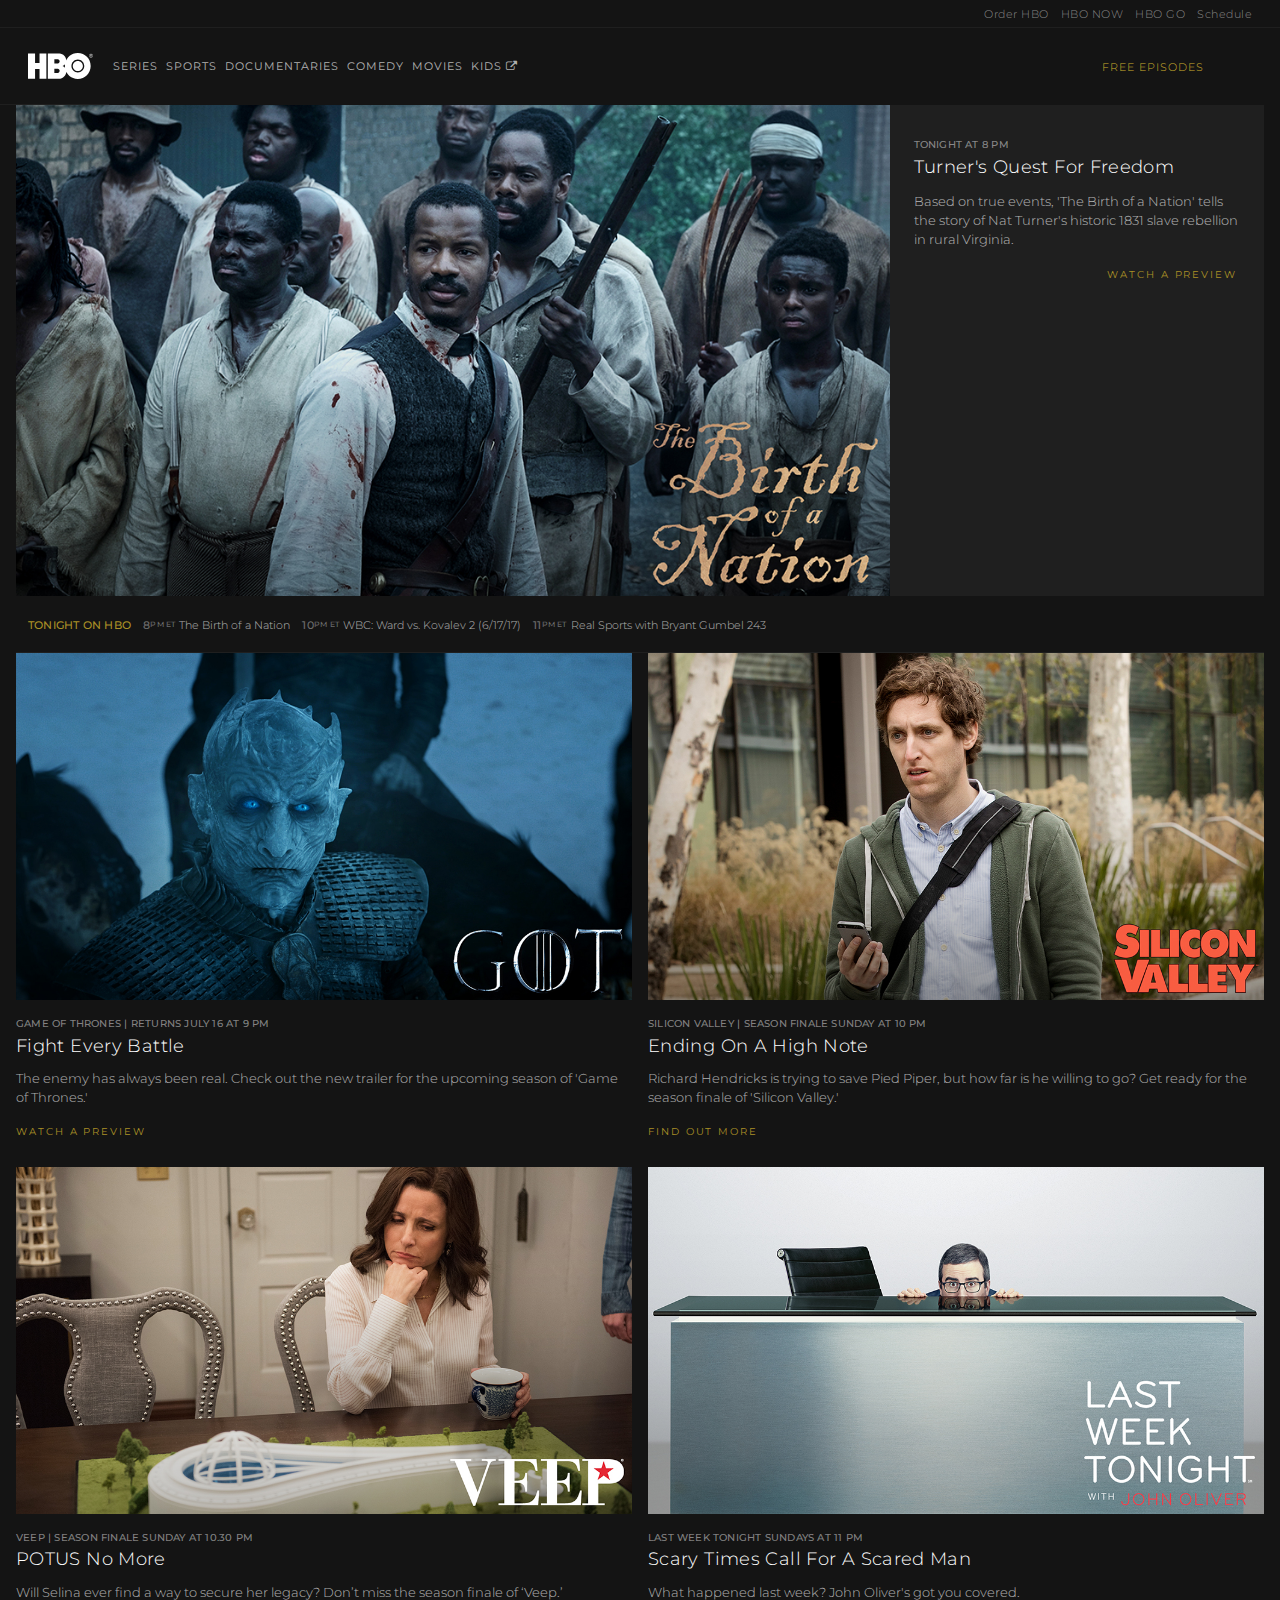
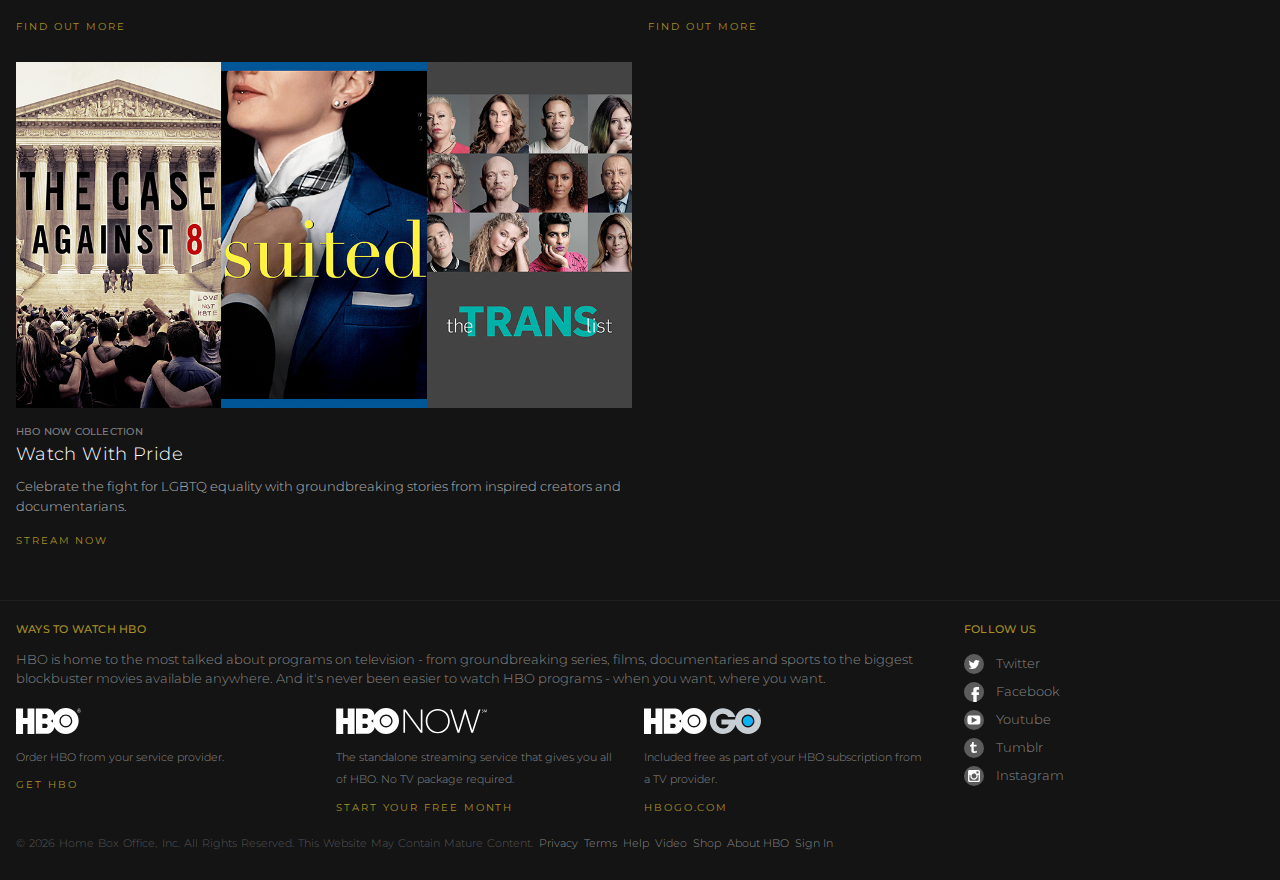
==== index.html @ 12cd0f09 "Change name of html page to index" ====
<!DOCTYPE html>
<html lang="en">
  <head>
    <title>HBO</title>
    <meta charset="utf-8">
    <meta name="viewport" content="width=device-width, initial-scale=1">
    <link rel="stylesheet" href="assets/hbo.css">
  </head>
  <body>
    <header>
      <div class="header__icon header__icon_nav">
        <a href="#"><i class="icon ion-navicon" id="navIcon"></i></a>
      </div>
      <div class="navUtility-wrapper">
        <nav>
          <ul>
            <li><a class="menu__link_right" href="#"> Order HBO </a></li>
            <li><a class="menu__link_right" href="#"> HBO NOW </a></li>
            <li><a class="menu__link_right" href="#"> HBO GO </a></li>
            <li><a class="menu__link_right" href="#"> Schedule </a></li>
          </ul>
        </nav>
      </div>
      <div class="headerMain-wrapper">
        <div class="header__logo">
          <a href="#"><img src="assets/images/logo.svg"></a>
        </div>
        <div class="categoryExplorer">
          <div class="categoryExplorer--top">
            <div class="categoryExplorer--search">
              <i class="icon ion-ios-search-strong"></i>
              <input type="text" placeholder="Search programs"></input>
            </div>
          </div>
          <div class="categoryExplorer--content">
            <div class="categoryExplorer--subCategory col25">
              <h3 class="subCategory--Title"> Featured Series </h3>
              <ul class="subCategory--List">
                <li>
                  <a href="#"> Ballers </a>
                </li>
                <li>
                  <a href="#"> big little lies </a>
                </li>
                <li>
                  <a href="#"> the defiant ones </a>
                </li>
                <li>
                  <a href="#"> divorce </a>
                </li>
                <li>
                  <a href="#"> game of thrones </a>
                </li>
                <li>
                  <a href="#"> girls </a>
                </li>
                <li>
                  <a href="#"> insecure </a>
                </li>
                <li>
                  <a href="#"> last week tonight with john oliver </a>
                </li>
                <li>
                  <a href="#"> the leftovers </a>
                </li>
                <li>
                  <a href="#"> the night of </a>
                </li>
                <li>
                  <a href="#"> real time with bim maher </a>
                </li>
                <li>
                  <a href="#"> room 104 </a>
                </li>
                <li>
                  <a href="#"> silicon valley </a>
                </li>
                <li>
                  <a href="#"> vice </a>
                </li>
                <li>
                  <a href="#"> veep </a>
                </li>
                <li>
                  <a href="#"> westworld </a>
                </li>
              </ul>
            </div>
            <div class="categoryExplorer--subCategory col75">
              <h3 class="subCategory--Title"> All Series </h3>
              <ul class="subCategory--List col33">
                <li>
                  <a href="#"> angry boys <span class="miniseries"> miniseries</span> </a>
                </li>
                <li>
                  <a href="#"> animals. </a>
                </li>
                <li>
                  <a href="#"> band of brothers <span class="miniseries">miniseries</span> </a>
                </li>
                <li>
                  <a href="#"> big love </a>
                </li>
                <li>
                  <a href="#"> boardwalk empire </a>
                </li>
                <li>
                  <a href="#"> bored to death </a>
                </li>
                <li>
                  <a href="#"> the brinck </a>
                </li>
                <li>
                  <a href="#"> the casual vacancy <span class="miniseries">miniseries</span> </a>
                </li>
                <li>
                  <a href="#"> the comeback </a>
                </li>
                <li>
                  <a href="#"> crashing </a>
                </li>
                <li>
                  <a href="#"> curb your enthusiasm </a>
                </li>
                <li>
                  <a href="#"> deadwood </a>
                </li>
                <li>
                  <a href="#"> the deuce </a>
                </li>
                <li>
                  <a href="#"> divorce </a>
                </li>
                <li>
                  <a href="#"> doll &amp; em </a>
                </li>
                <li>
                  <a href="#"> eastbound &amp; down </a>
                </li>
                <li>
                  <a href="#"> enlightened </a>
                </li>
                <li>
                  <a href="#"> entourage </a>
                </li>
                <li>
                  <a href="#"> family tree </a>
                </li>
              </ul>
              <ul class="subCategory--List col33">
                <li>
                  <a href="#"> flight of the concords </a>
                </li>
                <li>
                  <a href="#"> foo fighters sonic highways </a>
                </li>
                <li>
                  <a href="#"> funny or die presents </a>
                </li>
                <li>
                  <a href="#"> generation kill <span class="miniseries">miniseries</span> </a>
                </li>
                <li>
                  <a href="#"> getting on </a>
                </li>
                <li>
                  <a href="#"> girls </a>
                </li>
                <li>
                  <a href="#"> hello ladies </a>
                </li>
                <li>
                  <a href="#"> high maintenance </a>
                </li>
                <li>
                  <a href="#"> how to make it in america </a>
                </li>
                <li>
                  <a href="#"> hung </a>
                </li>
                <li>
                  <a href="#"> ja'mie: private school girl </a>
                </li>
                <li>
                  <a href="#"> the jinx: the life and death of robert durst </a>
                </li>
                <li>
                  <a href="#"> the larry sanders show </a>
                </li>
                <li>
                  <a href="#"> life's too short </a>
                </li>
                <li>
                  <a href="#"> little britain USA </a>
                </li>
                <li>
                  <a href="#"> looking </a>
                </li>
                <li>
                  <a href="#"> mildred pierce <span class="miniseries">miniseries</span> </a>
                </li>
                <li>
                  <a href="#"> the newsroom </a>
                </li>
                <li>
                  <a href="#"> olive kitteridge <span class="miniseries">miniseries</span> </a>
                </li>
              </ul>
              <ul class="subCategory--List col33">
                <li>
                  <a href="#"> oz <span class="miniseries">miniseries</span> </a>
                </li>
                <li>
                  <a href="#"> the pacific <span class="miniseries">miniseries</span> </a>
                </li>
                <li>
                  <a href="#"> parade's end <span class="miniseries">miniseries</span> </a>
                </li>
                <li>
                  <a href="#"> project greenlight </a>
                </li>
                <li>
                  <a href="#"> real sports with bryan gumble </a>
                </li>
                <li>
                  <a href="#"> sex and the city </a>
                </li>
                <li>
                  <a href="#"> show me a hero <span class="miniseries">miniseries</span> </a>
                </li>
                <li>
                  <a href="#"> six feet under </a>
                </li>
                <li>
                  <a href="#"> the sopranos </a>
                </li>
                <li>
                  <a href="#"> summer height high <span class="miniseries">miniseries</span> </a>
                </li>
                <li>
                  <a href="#"> togetherness </a>
                </li>
                <li>
                  <a href="#"> tracy ullman's show </a>
                </li>
                <li>
                  <a href="#"> treme </a>
                </li>
                <li>
                  <a href="#"> true blood </a>
                </li>
                <li>
                  <a href="#"> true detective </a>
                </li>
                <li>
                  <a href="#"> vice principles </a>
                </li>
                <li>
                  <a href="#"> vinyl </a>
                </li>
                <li>
                  <a href="#"> the wire </a>
                </li>
                <li>
                  <a href="#"> the young pope </a>
                </li>
              </ul>
            </div>
          </div>
        </div>
        <div class="menu" id="menu">
          <div class="menu__block_left">
            <nav>
              <ul>
                <li><a class="menu__link" href="#"> Series </a></li>
                <li><a class="menu__link" href="#"> Sports </a></li>
                <li><a class="menu__link" href="#"> Documentaries </a></li>
                <li><a class="menu__link" href="#"> Comedy </a></li>
                <li><a class="menu__link" href="#"> Movies </a></li>
                <li><a class="menu__link" href="#"> Kids <i class="fa fa-external-link" aria-hidden="true"></i></a></li>
              </ul>
            </nav>
          </div>
          <div class="menu__block_middle">
            <a href="#" class="menu__link_feat">Free Episodes</a>
          </div>
          <div class="menu__block_right">
            <nav>
              <ul>
                <li><a class="menu__link_right" href="#"> Order HBO </a></li>
                <li><a class="menu__link_right" href="#"> HBO NOW </a></li>
                <li><a class="menu__link_right" href="#"> HBO GO </a></li>
                <li><a class="menu__link_right" href="#"> Schedule </a></li>
              </ul>
            </nav>
          </div>
        </div>
        <div class="header__icon header__icon_search">
          <a href="#">
            <i class="icon ion-ios-search-strong" id="searchIcon"></i>
            <i class="icon ion-ios-circle-outline" id="searchCircle"></i>
          </a>
        </div>
        <div class="search is_hidden" id="searchBar">
          <input type="text" class="search__input" placeholder="Search HBO.com"></input>
        </div>
      </div>
    </header>
    <main>
      <div class="wrapper">
        <article class="item--hero">
          <picture>
            <img src="assets/images/main_img.jpg">
          </picture>
          <div class="item__content">
            <h5 class="item__header"> <span class="item__time"> tonight at 8 pm </span> </h5>
            <h3 class="item__title"> turner's quest for freedom </h3>
            <p class="item__text"> Based on true events, 'The Birth of a Nation' tells the story of Nat Turner's historic 1831 slave rebellion in rural Virginia. </p>
            <div class="feature__link">
              <div class="feature__link_text"> watch a preview </div>
              <i class="feature__link_arrow ion-ios-arrow-thin-right"></i>
            </div>
          </div>
        </article>
        <ol class="schedule">
          <h4 class="feature__header schedule__header"> tonight on hbo </h4>
          <li class="schedule__item">
            <h3 class="schedule__time"> 8<span class="schedule__time_sup">pm et</span> </h3>
            <p class="schedule__title"> The Birth of a Nation </p>
          </li>
          <li class="schedule__item">
            <h3 class="schedule__time"> 10<span class="schedule__time_sup">pm et</span> </h3>
            <p class="schedule__title"> WBC: Ward vs. Kovalev 2 (6/17/17) </p>
          </li>
          <li class="schedule__item">
            <h3 class="schedule__time"> 11<span class="schedule__time_sup">pm et</span> </h3>
            <p class="schedule__title"> Real Sports with Bryant Gumbel 243 </p>
          </li>
          <a class="feature__link schedule__link">
            <p class="feature__link_text"> schedule </p>
            <i class="feature__link_arrow ion-ios-arrow-thin-right"></i>
          </a>
        </ol>
      </div>
      <section class="primary-content group">
        <article class="item">
          <picture>
            <img src="assets/images/main_img_2.jpg">
          </picture>
          <div class="item__content">
            <h5 class="item__header"> game of thrones <span class="item__time"> | returns july 16 at 9 pm </span> </h5>
            <h3 class="item__title"> fight every battle </h3>
            <p class="item__text"> The enemy has always been real. Check out the new trailer for the upcoming season of 'Game of Thrones.' </p>
            <div class="feature__link">
              <p class="feature__link_text"> watch a preview </p>
              <i class="feature__link_arrow ion-ios-arrow-thin-right"></i>
            </div>
          </div>
        </article>
        <article class="item">
          <picture>
            <img src="assets/images/main_img_3.jpg">
          </picture>
          <div class="item__content">
            <h5 class="item__header"> silicon valley <span class="item__time"> | season finale sunday at 10 pm </span> </h5>
            <h3 class="item__title"> ending on a high note </h3>
            <p class="item__text"> Richard Hendricks is trying to save Pied Piper, but how far is he willing to go? Get ready for the season finale of 'Silicon Valley.' </p>
            <div class="feature__link">
              <div class="feature__link_text"> find out more </div>
              <i class="feature__link_arrow ion-ios-arrow-thin-right"></i>
            </div>
          </div>
        </article>
        <article class="item">
          <picture>
            <img src="assets/images/main_img_4.jpg">
          </picture>
          <div class="item__content">
            <h5 class="item__header"> veep <span class="item__time"> | season finale sunday at 10.30 pm </span> </h5>
            <h3 class="item__title"> POTUS no more </h3>
            <p class="item__text"> Will Selina ever find a way to secure her legacy? Don’t miss the season finale of ‘Veep.’ </p>
            <div class="feature__link">
              <div class="feature__link_text"> find out more </div>
              <i class="feature__link_arrow ion-ios-arrow-thin-right"></i>
            </div>
          </div>
        </article>
        <article class="item">
          <picture>
            <img src="assets/images/main_img_5.jpg">
          </picture>
          <div class="item__content">
            <h5 class="item__header"> last week tonight <span class="item__time"> sundays at 11 pm </span> </h5>
            <h3 class="item__title"> Scary Times Call for a Scared Man </h3>
            <p class="item__text"> What happened last week? John Oliver's got you covered. </p>
            <div class="feature__link">
              <div class="feature__link_text"> find out more </div>
              <i class="feature__link_arrow ion-ios-arrow-thin-right"></i>
            </div>
          </div>
        </article>
        <article class="item">
          <picture>
            <img src="assets/images/main_img_6.jpg">
          </picture>
          <div class="item__content">
            <h5 class="item__header"> hbo now collection </h5>
            <h3 class="item__title"> watch with pride </h3>
            <p class="item__text"> Celebrate the fight for LGBTQ equality with groundbreaking stories from inspired creators and documentarians. </p>
            <div class="feature__link">
              <p class="feature__link_text"> stream now </p>
              <i class="feature__link_arrow ion-ios-arrow-thin-right"></i>
            </div>
          </div>
        </article>
      </section>
    </main>
    <footer>
      <div class="footer__wrapper">
        <div class="footer--top">
          <section class="footer__channel group">
            <div>
              <h4 class="chan__header feature__header"> ways to watch hbo </h4>
              <p class="chan__intro"> HBO is home to the most talked about programs on television -
                from groundbreaking series, films, documentaries and sports to the biggest blockbuster
                movies available anywhere. And it's never been easier to watch HBO programs -
                when you want, where you want. </p>
            </div>
            <ul class="chan__list">
              <li class="chan__item">
                <img class="chan__img" src="assets/images/logo-hboreg.svg">
                <p class="chan__text"> Order HBO from your service provider. </p>
                <div class="feature__link chan__link">
                  <p class="feature__link_text"> get hbo </p>
                  <i class="feature__link_arrow ion-ios-arrow-thin-right"></i>
                </div>
              </li>
              <li class="chan__item">
                <img class="chan__img" src="assets/images/logo-hbonow.svg">
                <p class="chan__text"> The standalone streaming service that gives you all of HBO.
                  No TV package required. </p>
                <div class="feature__link chan__link">
                  <p class="feature__link_text"> start your free month </p>
                  <i class="feature__link_arrow ion-ios-arrow-thin-right"></i>
                </div>
              </li>
              <li class="chan__item">
                <img class="chan__img" src="assets/images/logo-go.svg">
                <p class="chan__text"> Included free as part of your HBO subscription from a TV provider. </p>
                <div class="feature__link chan__link">
                  <p class="feature__link_text"> hbogo.com </p>
                  <i class="feature__link_arrow ion-ios-arrow-thin-right"></i>
                </div>
              </li>
            </ul>
          </section>
          <section class="footer__social">
            <h4 class="feature__header"> follow us </h4>
            <ul class="social__list group">
            <li class="social__item">
              <div>
                <img class="social__img" src="assets/images/social-twitter.svg">
                <span class="social__name"> twitter </span>
              </div>
            </li>
            <li class="social__item">
              <div>
                <img class="social__img" src="assets/images/social-facebook.svg">
                <span class="social__name"> facebook </span>
              </div>
            </li>
            <li class="social__item">
              <div>
                <img class="social__img" src="assets/images/social-youtube.svg">
                <span class="social__name"> youtube </span>
              </div>
            </li>
            <li class="social__item">
              <div>
                <img class="social__img" src="assets/images/social-tumblr.svg">
                <span class="social__name"> tumblr </span>
              </div>
            </li>
            <li class="social__item">
              <div>
                <img class="social__img" src="assets/images/social-instagram.svg">
                <span class="social__name"> instagram </span>
              </div>
            </li>
          </ul>
          </section>
        </div>
        <section class="footer__end group">
          <nav class="footer__nav group">
            <ul>
              <li class="nav__item"> &copy;<span id="year"></span>Home Box Office, Inc. All Rights Reserved.
                This website may contain mature content. </li>
              <li class="nav__item"> privacy </li>
              <li class="nav__item"> terms </li>
              <li class="nav__item"> help </li>
              <li class="nav__item"> video </li>
              <li class="nav__item"> shop </li>
              <li class="nav__item"> about HBO </li>
              <li class="nav__item"> sign in </li>
            </ul>
          </nav>
        </section>
      </div>
    </footer>
  </body>
  <script src="assets/js/hbo.js"></script>
</html>
---- assets/hbo.css ----
@import url("http://code.ionicframework.com/ionicons/2.0.1/css/ionicons.min.css");
@import url("https://maxcdn.bootstrapcdn.com/font-awesome/4.7.0/css/font-awesome.min.css");
/* ------------------------------------ reset
*/
/* http://meyerweb.com/eric/tools/css/reset/
   2. v2.0 | 20110126 License: none (public domain)
*/
@import url("https://fonts.googleapis.com/css?family=Montserrat:300,400,500");
html, body, div, span, applet, object, iframe,
h1, h2, h3, h4, h5, h6, p, blockquote, pre,
a, abbr, acronym, address, big, cite, code,
del, dfn, em, img, ins, kbd, q, s, samp,
small, strike, strong, sub, sup, tt, var,
b, u, i, center,
dl, dt, dd, ol, ul, li,
fieldset, form, label, legend,
table, caption, tbody, tfoot, thead, tr, th, td,
article, aside, canvas, details, embed,
figure, figcaption, footer, header, hgroup,
menu, nav, output, ruby, section, summary,
time, mark, audio, video {
  margin: 0;
  padding: 0;
  border: 0;
  font-size: 100%;
  font: inherit;
  vertical-align: baseline; }

/* HTML5 display-role reset for older browsers */
article, aside, details, figcaption, figure,
footer, header, hgroup, menu, nav, section {
  display: block; }

body {
  line-height: 1; }

ol, ul {
  list-style: none; }

blockquote, q {
  quotes: none; }

blockquote:before, blockquote:after,
q:before, q:after {
  content: '';
  content: none; }

table {
  border-collapse: collapse;
  border-spacing: 0; }

/* ------------------------------------ clearfix
*/
.group::before,
.group::after {
  content: "";
  display: table; }

.group::after {
  clear: both; }

.group {
  clear: both;
  *zoom: 1; }

/* ------------------------------------ typo (font-size 16px)
*/
html {
  font-size: 16px; }

body {
  font-family: 'Montserrat', sans-serif;
  font-size: 16px;
  line-height: 1.5;
  font-weight: 400; }

h1 {
  font-size: 32px; }

h2 {
  font-size: 24px; }

h3 {
  font-size: 18px; }

h4 {
  font-size: 16px; }

h5 {
  font-size: 14px; }

h6 {
  font-size: 13px; }

strong {
  font-weight: 700; }

cite, em {
  font-style: italic; }

/* ------------------------------------ variables
*/
*,
*::before,
*::after {
  -webkit-box-sizing: border-box;
  -moz-box-sizing: border-box;
  box-sizing: border-box; }

/* ------------------------------------ placeholders
*/
.feature__header, .item__header, .schedule__time {
  text-transform: uppercase;
  font-variant: small-caps;
  letter-spacing: 0.02em; }

.feature__header, .item__header {
  font-weight: 500; }

img, video, embed, object {
  display: block;
  max-width: 100%;
  height: auto; }

/* ------------------------------------ feature header
*/
.feature__header {
  font-size: 0.7rem;
  color: #a99026; }
  .feature__header:hover {
    color: #caad2d; }

/* ------------------------------------ feature links
*/
.feature__link {
  text-align: right;
  line-height: 1.5rem;
  height: 1.5rem;
  color: #a99026;
  cursor: pointer; }
  .feature__link:hover {
    color: #caad2d; }

.feature__link_text {
  display: inline-block;
  vertical-align: top;
  font-size: 0.62rem;
  letter-spacing: 0.12rem;
  text-transform: uppercase; }

.feature__link_arrow {
  display: inline-block;
  vertical-align: top;
  font-size: 1.2em; }

/* ------------------------------------ ion icons
*/
.ion-ios-search-strong {
  font-size: 20px; }

.ion-ios-circle-outline {
  font-size: 1.8rem;
  position: absolute;
  right: 15px;
  top: 0px; }

.ion-navicon {
  font-size: 2.3rem; }

.ion-ios-close-empty {
  font-size: 3rem; }

/* ----------------------------- BASE
*/
html {
  font-size: 16px; }

body {
  background-color: #141414;
  color: rgba(255, 255, 255, 0.48); }

a {
  display: block;
  color: rgba(255, 255, 255, 0.68);
  text-decoration: none;
  cursor: pointer; }
  a:hover {
    color: rgba(255, 255, 255, 0.68); }

/* ----------------------------- LAYOUT
*/
.wrapper {
  padding: 8px; }

.col25 {
  width: 25%; }

.col33 {
  width: 33.33%; }

.col50 {
  width: 50%; }

.col75 {
  width: 75%; }

/* ----------------------------- MODULES
*/
/* ---------------------------------------------------------------------- Header
*/
.headerMain-wrapper {
  width: 100vw;
  background-color: #141414; }

.navUtility-wrapper {
  display: none;
  background-color: #0a0a0a; }

.header__icon {
  position: absolute;
  display: block;
  width: 55px;
  height: 61px;
  line-height: 61px;
  text-align: center; }

.header__icon_search {
  right: 0;
  top: 0; }

.header__logo {
  width: 100%;
  padding: 16px;
  border-bottom: 1px solid #1f1f1f; }
  .header__logo img {
    width: 65px;
    height: 28px;
    margin: 0 auto; }

.header__logo_search--open {
  border-bottom-color: #292929; }

@media only screen and (min-width: 768px) {
  .headerMain-wrapper {
    position: relative;
    height: inherit;
    border-bottom: none;
    clear: both; }
    .headerMain-wrapper::before {
      content: " ";
      display: table; }
    .headerMain-wrapper::after {
      content: " ";
      display: table;
      clear: both; }

  .header__logo {
    float: left;
    width: auto;
    padding: 24px 16px 24px 28px; }
    .header__logo img {
      width: 65px;
      margin: 0; }

  .header__icon {
    height: auto; }

  .header__icon_nav {
    display: none; }

  .header__icon_search {
    position: absolute;
    line-height: 74px;
    right: 12px;
    padding: 0 12px;
    left: auto; }
    .header__icon_search .ion-ios-circle-outline {
      top: 1px; }

  .navUtility-wrapper {
    display: block;
    width: 100vw;
    height: 28px;
    padding: 0 24px;
    text-align: right;
    background-color: #141414;
    border-bottom: 1px solid #1f1f1f; }
    .navUtility-wrapper ul {
      height: 100%; }
    .navUtility-wrapper li {
      display: inline-block;
      line-height: 28px;
      font-weight: 300;
      font-size: 11px;
      letter-spacing: 0.5px; } }
/* ------------------------------------ menu
*/
.menu {
  position: relative;
  display: none;
  background-color: #1f1f1f; }

.menu--open {
  display: block;
  clear: both; }
  .menu--open::before {
    content: " ";
    display: table; }
  .menu--open::after {
    content: " ";
    display: table;
    clear: both; }

.menu--open-border {
  border-bottom: 1px solid #292929; }

.menu--open-header-border {
  border-bottom: none; }

.menu__block, .menu__block_left, .menu__block_right, .menu__block_middle {
  padding: 16px;
  font-size: 12px;
  letter-spacing: 1px;
  text-transform: uppercase; }

.menu__block_left {
  float: left;
  width: 62.5%; }

.menu__block_right {
  float: left;
  width: 37.5%;
  min-height: 254px;
  font-size: 10px;
  text-transform: capitalize;
  border-left: 1px solid #292929; }

.menu__block_middle {
  position: absolute;
  bottom: 0;
  left: 0; }

.menu__link, .menu__link_right {
  padding: .6em 0;
  color: rgba(255, 255, 255, 0.88); }

.menu__link_right {
  color: rgba(255, 255, 255, 0.48); }

.menu__link_feat {
  padding-top: 1em;
  color: #caad2d; }

@media only screen and (min-width: 480px) {
  .menu--open {
    display: block; }

  .menu__block_middle,
  .menu__block_right {
    position: static;
    float: left;
    width: 58%;
    border: none; }

  .menu__block_right {
    min-height: inherit; }

  .menu__block_middle {
    border-bottom: 1px solid #292929; }

  .menu__block_left {
    width: 42%;
    height: auto;
    border-right: 1px solid #292929; }

  .menu__link_feat {
    padding-top: 0; } }
@media only screen and (min-width: 768px) {
  .menu--open {
    display: block;
    clear: none; }
    .menu--open::before, .menu--open::after {
      content: none;
      clear: none;
      display: none; }

  .menu--open-border {
    border-top: none; }

  .menu {
    position: static;
    display: block;
    float: left;
    width: 80%;
    height: inherit;
    background-color: transparent;
    border-bottom: none; }

  .menu__block_left {
    position: static;
    float: left;
    width: 70%;
    height: inherit;
    padding: inherit;
    border-right: none; }
    .menu__block_left li {
      float: left;
      display: block;
      font-size: 11px;
      font-weight: 400;
      letter-spacing: 1px;
      line-height: 76px; }
      .menu__block_left li a {
        color: rgba(255, 255, 255, 0.68); }

  .menu__link, .menu__link_right {
    position: relative;
    z-index: 1;
    padding: 0 4px; }
    .menu__link::after, .menu__link_right::after {
      position: absolute;
      left: 0;
      bottom: 0;
      right: 100%;
      display: block;
      height: 4px;
      margin: 0 4px;
      background-color: #caad2d;
      content: ' ';
      transition: all .3s ease; }
    .menu__link:hover::after, .menu__link_right:hover::after, .menu__link:active::after, .menu__link_right:active::after {
      right: 0; }

  .menu__block_middle {
    position: absolute;
    right: 64px;
    float: none;
    width: auto;
    padding: 0;
    padding-right: 12px;
    line-height: 76px;
    font-size: 11px;
    font-weight: 300;
    letter-spacing: 1px;
    text-align: right;
    border: none; }

  .menu__block_right {
    display: none; }

  .search--open {
    display: none; } }
/* ------------------------------------ search
*/
.search {
  padding: 16px;
  background-color: #1f1f1f;
  border-bottom: 1px solid #292929;
  clear: both; }

.search__input {
  width: 100%;
  padding: 4px 0;
  font-size: 1.05rem;
  color: rgba(255, 255, 255, 0.68);
  letter-spacing: .01rem;
  background: transparent;
  border-width: 0 0 1px;
  border-style: solid;
  border-color: #292929;
  outline: 0;
  transition: border-color 0.15s linear; }
  .search__input:focus {
    border-width: 0 0 1px;
    border-style: solid;
    border-color: #484848; }

@media only screen and (min-width: 768px) {
  .search {
    position: absolute;
    top: 0;
    left: 100px;
    width: calc(100% - 120px - 55px);
    padding-top: 24px;
    background-color: transparent;
    border-bottom: none; } }
/* ------------------------------------ category explorer
*/
.categoryExplorer {
  display: none; }

.categoryExplorer--open {
  display: block; }

@media only screen and (min-width: 768px) {
  .categoryExplorer {
    position: absolute;
    top: 76px;
    right: 0;
    left: 0;
    z-index: 1000;
    margin: 0 16px;
    background-color: #1f1f1f; }

  .categoryExplorer--top {
    height: 60px;
    padding: 16px; }

  .categoryExplorer--search {
    position: relative;
    width: 50%;
    margin: 0 auto; }
    .categoryExplorer--search input[type="text"] {
      width: 100%;
      padding-left: 20px;
      padding-bottom: 4px;
      font-size: 13px;
      letter-spacing: 1px;
      background-color: transparent;
      border: none;
      border-bottom: 1px solid #292929;
      transition: border-bottom-color .3s linear;
      outline: none;
      color: rgba(255, 255, 255, 0.68); }
      .categoryExplorer--search input[type="text"]:focus {
        border-bottom-color: #484848; }
    .categoryExplorer--search i {
      position: absolute;
      left: 0;
      bottom: 0;
      width: 16px;
      font-size: 16px; } }
.categoryExplorer--content {
  background-color: #292929;
  clear: both; }
  .categoryExplorer--content:before, .categoryExplorer--content:after {
    content: ' ';
    display: block;
    clear: both; }

.categoryExplorer--subCategory {
  float: left;
  padding: 20px 12px;
  border-left: 1px solid #333;
  font-size: 0.76rem;
  font-weight: 300; }
  .categoryExplorer--subCategory:first-child {
    border-left: none; }

.subCategory--Title {
  margin-bottom: 8px;
  color: #fff; }

.subCategory--List {
  float: left;
  padding-right: 16px;
  text-transform: capitalize; }
  .subCategory--List:first-child {
    padding-right: 16px; }
  .subCategory--List li a {
    padding: 4px 0; }

.miniseries {
  font-size: 10px;
  font-weight: 400;
  text-transform: uppercase;
  color: rgba(255, 255, 255, 0.38); }

/* ------------------------------------------------------------------------ Main
*/
.primary-content {
  padding: 0 20px;
  margin-bottom: 24px;
  border-top: 1px solid #1f1f1f; }

/* ------------------------------------ items
*/
.item__content {
  padding-top: 16px;
  margin-bottom: 24px;
  font-size: 0.8rem; }

.item__header {
  padding-bottom: 1px;
  font-size: 0.65rem; }

.item__title {
  font-size: 1.1rem;
  font-weight: 300;
  color: #fff;
  letter-spacing: 0.021em;
  text-transform: capitalize; }

.item__text {
  padding: 10px 0 12px;
  color: rgba(255, 255, 255, 0.68);
  font-weight: 300; }

.item--hero {
  margin-bottom: 24px; }
  .item--hero .item__content {
    padding: 16px 12px;
    background-color: #1f1f1f; }
  .item--hero .item__text {
    padding: 12px 0;
    font-weight: 300; }

@media only screen and (min-width: 768px) {
  main {
    padding: 0 16px; }

  .wrapper {
    padding: 0; }

  .item--hero {
    position: relative;
    margin-bottom: 0; }
    .item--hero .item__content {
      position: absolute;
      top: 0;
      bottom: 0;
      right: 0;
      width: 30%;
      height: auto;
      margin: 0;
      padding: 32px 24px; }
    .item--hero img {
      display: block;
      width: 70%; }

  .item {
    float: left;
    width: calc((100% - 16px)/2);
    margin-right: 16px; }
    .item .feature__link {
      text-align: left; }

  .primary-content {
    padding: 0; }
    .primary-content article:nth-of-type(2n) {
      margin-right: 0; }

  footer {
    clear: both; } }
/* ------------------------------------ schedule
*/
.schedule {
  padding: 0 12px; }

.schedule__item {
  padding: 12px 0;
  font-size: 0.8rem;
  font-weight: 300;
  border-bottom: 1px solid #1f1f1f; }

.schedule__time {
  font-size: 1em; }
  .schedule__time .schedule__time_sup {
    position: relative;
    top: -0.27em;
    font-size: 0.7em; }

.schedule__title {
  font-size: 1em;
  color: rgba(255, 255, 255, 0.68); }

li:nth-last-of-type(1) {
  border-bottom-color: transparent; }

@media only screen and (min-width: 768px) {
  .schedule {
    padding: 16px 12px; }

  .schedule__header,
  .schedule__time,
  .schedule__title,
  .schedule__item {
    display: inline-block; }

  .schedule__link {
    display: none; }

  .schedule__item {
    margin-left: 8px;
    padding: 0;
    font-size: 11px;
    border-bottom: 0; }

  .schedule__time {
    font-weight: 500;
    color: rgba(255, 255, 255, 0.38); } }
/* ---------------------------------------------------------------------- footer
*/
.footer__wrapper {
  margin: 0 8px; }

@media only screen and (min-width: 768px) {
  .footer__wrapper {
    margin: 0;
    padding: 20px 16px;
    border-top: 1px solid #1f1f1f; } }
/* ------------------------------------ channels
*/
.footer__channel {
  padding: 20px 12px;
  background-color: #1f1f1f; }

.chan__header {
  margin-bottom: 12px; }

.chan__intro {
  font-size: 0.8rem;
  font-weight: 300; }

.chan__item {
  margin-top: 16px;
  padding-top: 16px;
  border-top: 1px solid #292929; }

.chan__img {
  height: 26px;
  width: auto; }

.chan__text {
  margin-top: 12px;
  margin-bottom: 12px;
  font-size: 0.7rem;
  font-weight: 300; }

.chan__link {
  text-align: left;
  line-height: 0.62rem;
  height: 0.62rem; }
  .chan__link .feature__link_arrow {
    position: relative;
    top: -0.35rem; }

/* ------------------------------------ social
*/
.footer__social {
  padding: 20px 12px;
  background-color: #1a1a1a; }
  .footer__social .feature__header {
    margin-bottom: 16px; }

.social__item {
  float: left;
  width: 50%;
  margin-bottom: 8px; }

.social__img {
  float: left;
  margin-right: 12px; }

.social__name {
  float: left;
  font-size: 0.8rem;
  font-weight: 300;
  color: rgba(255, 255, 255, 0.48);
  text-transform: capitalize; }

@media only screen and (min-width: 768px) {
  .footer--top {
    background-color: #0a0a0a; }

  .footer__channel {
    float: left;
    width: 75%;
    padding: 0 12px 0 0;
    background-color: transparent; }

  .chan__item {
    float: left;
    width: calc(100% / 3);
    margin: 20px 0 14px;
    padding: 0 12px;
    border-top: none; }
    .chan__item:first-child {
      padding-left: 0; }

  .chan__text {
    line-height: 2; }

  .chan__link {
    height: inherit; }

  .footer__social {
    float: left;
    width: 25%;
    height: auto;
    padding: 0 0 0 12px;
    background-color: transparent; }

  .social__item {
    float: none;
    display: block;
    width: 100%;
    margin-bottom: 8px;
    clear: both; }
    .social__item:before, .social__item:after {
      content: '';
      display: block;
      clear: both; } }
/* ------------------------------------ copyright
*/
.footer__end {
  padding: 16px 8px; }

.footer__nav {
  margin-top: 12px; }
  .footer__nav .nav__item {
    float: left;
    width: 50%;
    margin-top: 2px;
    font-size: 12px;
    font-weight: 300;
    color: rgba(255, 255, 255, 0.48);
    text-transform: capitalize; }
  .footer__nav li:first-child,
  .footer__nav li:nth-of-type(4n),
  .footer__nav li:last-of-type {
    width: 100%; }
  .footer__nav li:first-child {
    margin-bottom: 12px;
    font-size: 11px;
    font-weight: 300;
    color: rgba(255, 255, 255, 0.38);
    word-spacing: 0.1em; }

@media only screen and (min-width: 768px) {
  .footer__end {
    padding: 0; }

  .footer__nav {
    margin-top: inherit; }
    .footer__nav .nav__item {
      display: inline-block;
      width: inherit;
      padding-right: 6px;
      margin-top: inherit;
      line-height: 3;
      font-size: 11px; }
    .footer__nav li:first-child,
    .footer__nav li:nth-of-type(4n),
    .footer__nav li:last-of-type {
      width: inherit; }
    .footer__nav li:first-child {
      margin: inherit;
      color: rgba(255, 255, 255, 0.28); } }
/* ----------------------------- STATES
*/
.is_hidden {
  display: none; }

.is_active_block {
  display: block; }

.is_active_inline {
  display: inline; }

/* ----------------------------- THEME
*/
/* ----------------------------- LIMBO
*/

/*# sourceMappingURL=hbo.css.map */
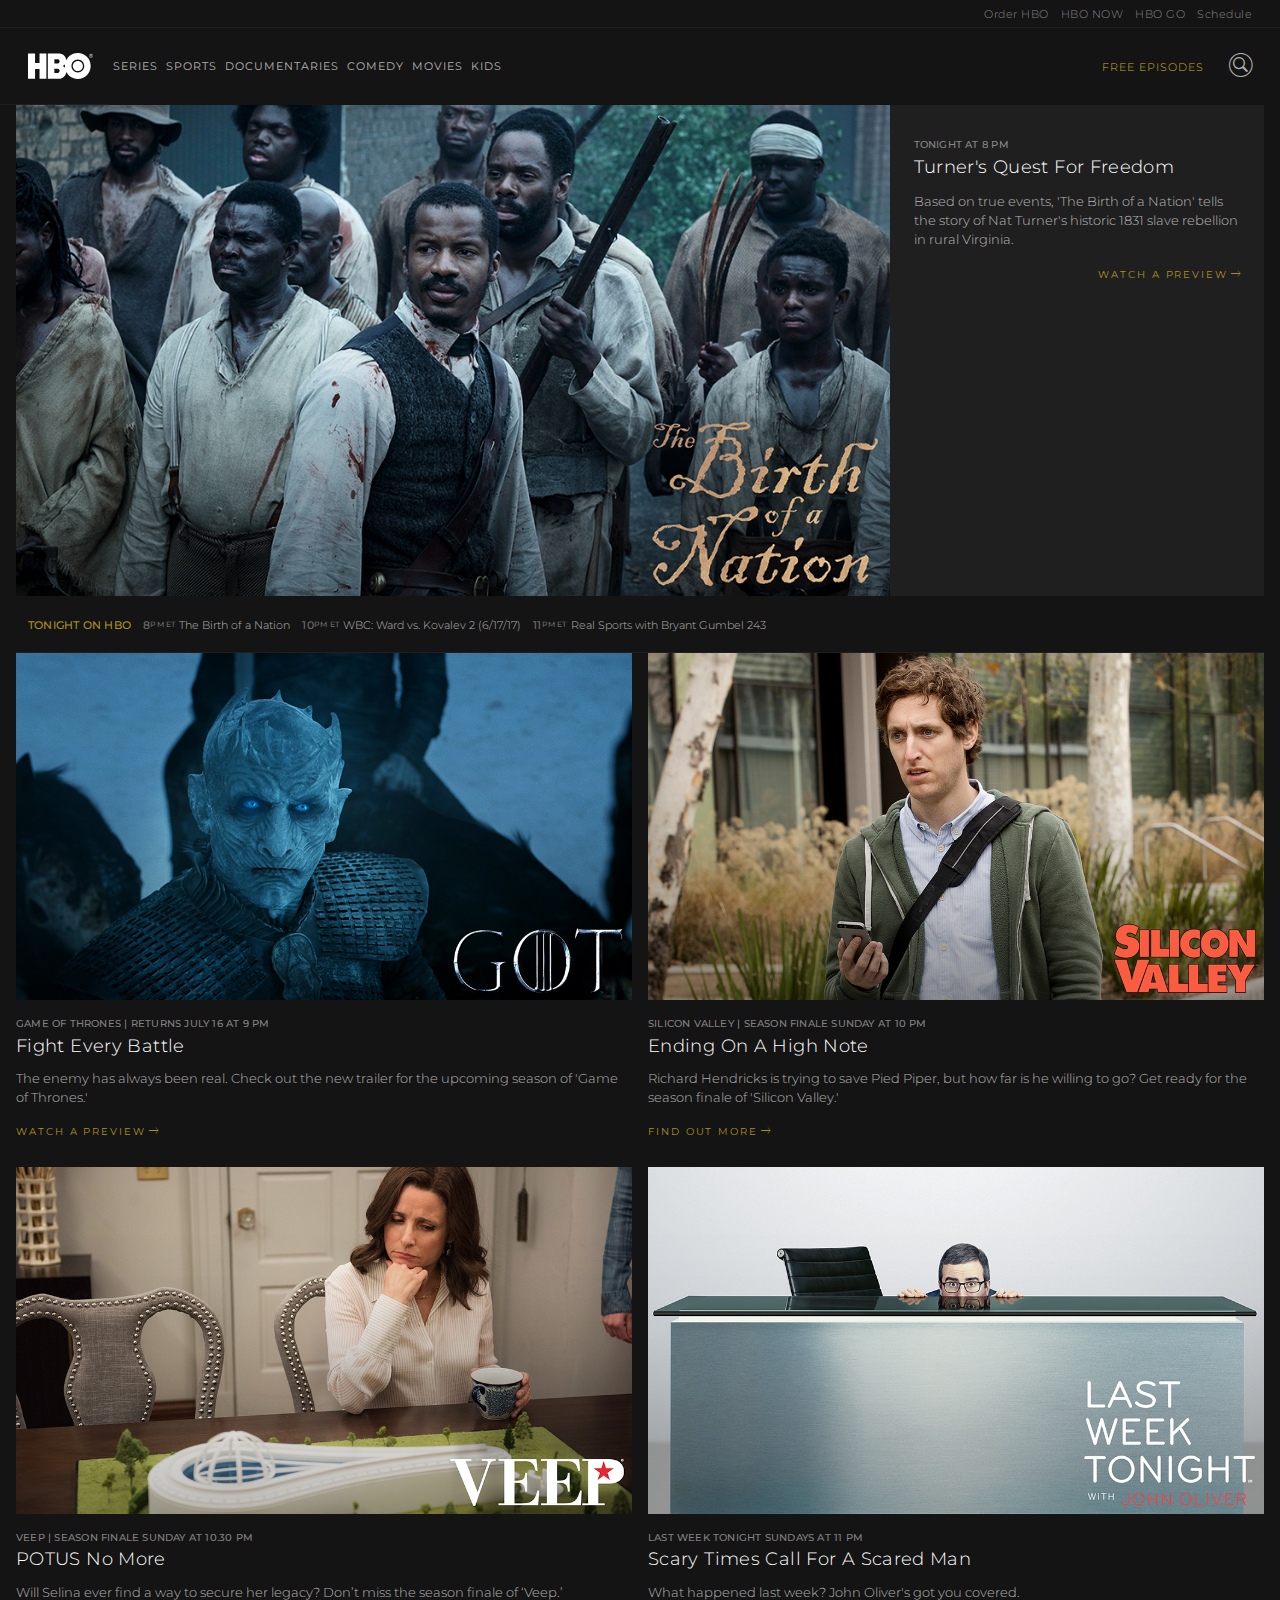
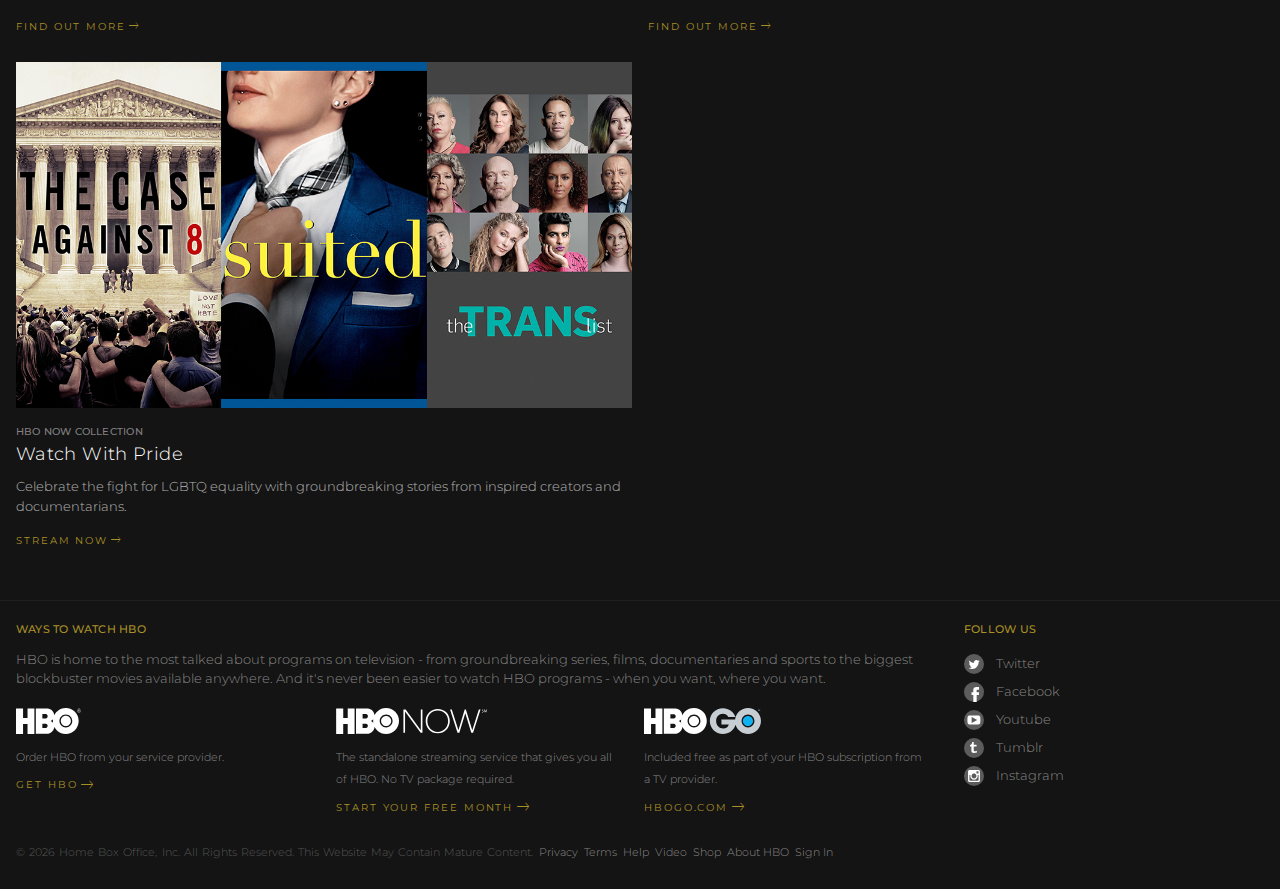
==== commit 7d78609f: "add ionicons file to fix bug github page with cdn" ====
--- a/index.html
+++ b/index.html
@@ -4,6 +4,7 @@
     <title>HBO</title>
     <meta charset="utf-8">
     <meta name="viewport" content="width=device-width, initial-scale=1">
+    <link rel="stylesheet" href="assets/sass/components/ionicons/css/ionicons.min.css">
     <link rel="stylesheet" href="assets/hbo.css">
   </head>
   <body>
--- a/assets/hbo.css
+++ b/assets/hbo.css
@@ -1,5 +1,3 @@
-@import url("http://code.ionicframework.com/ionicons/2.0.1/css/ionicons.min.css");
-@import url("https://maxcdn.bootstrapcdn.com/font-awesome/4.7.0/css/font-awesome.min.css");
 /* ------------------------------------ reset
 */
 /* http://meyerweb.com/eric/tools/css/reset/
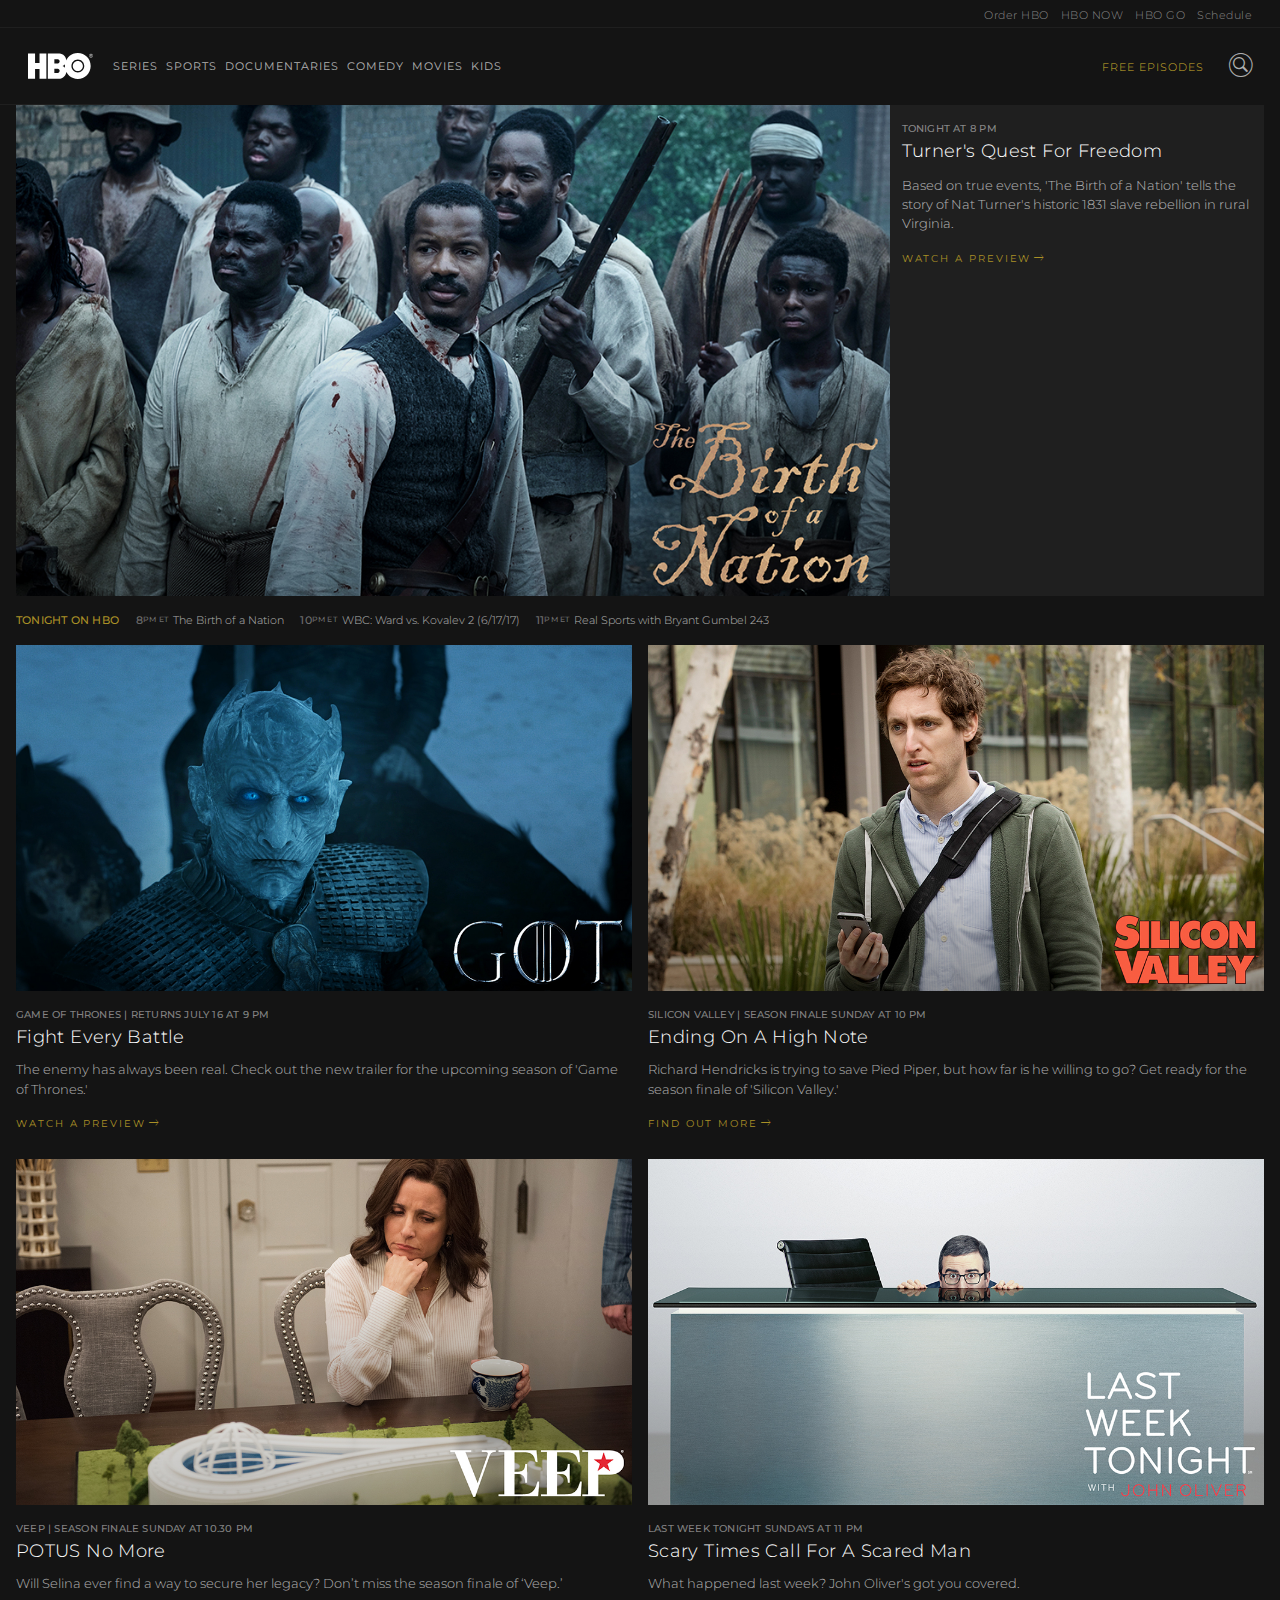
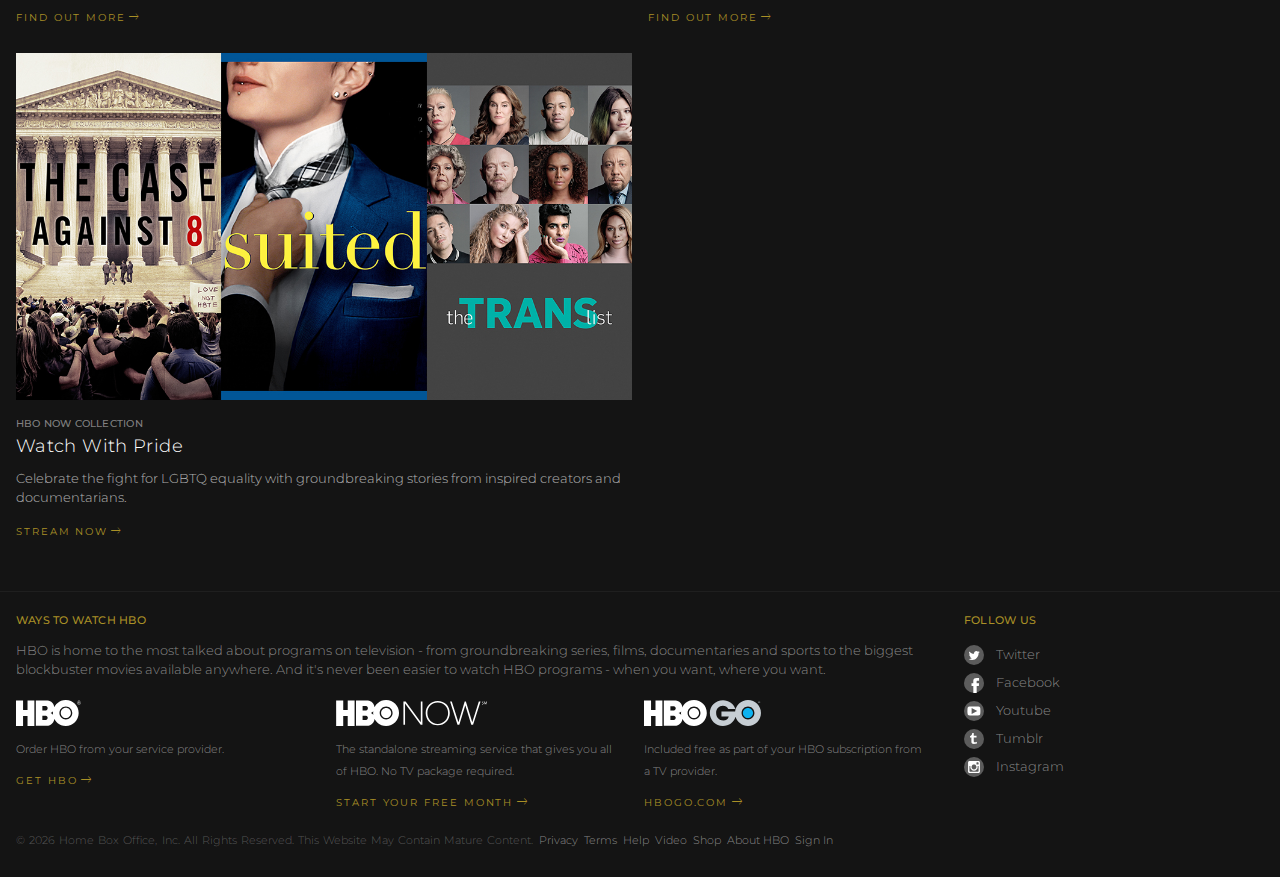
==== commit dbccbc04: "clear 768px before adding 980px layout" ====
--- a/index.html
+++ b/index.html
@@ -323,25 +323,27 @@
             </div>
           </div>
         </article>
-        <ol class="schedule">
+        <div class="schedule--wrapper">
           <h4 class="feature__header schedule__header"> tonight on hbo </h4>
-          <li class="schedule__item">
-            <h3 class="schedule__time"> 8<span class="schedule__time_sup">pm et</span> </h3>
-            <p class="schedule__title"> The Birth of a Nation </p>
-          </li>
-          <li class="schedule__item">
-            <h3 class="schedule__time"> 10<span class="schedule__time_sup">pm et</span> </h3>
-            <p class="schedule__title"> WBC: Ward vs. Kovalev 2 (6/17/17) </p>
-          </li>
-          <li class="schedule__item">
-            <h3 class="schedule__time"> 11<span class="schedule__time_sup">pm et</span> </h3>
-            <p class="schedule__title"> Real Sports with Bryant Gumbel 243 </p>
-          </li>
-          <a class="feature__link schedule__link">
-            <p class="feature__link_text"> schedule </p>
-            <i class="feature__link_arrow ion-ios-arrow-thin-right"></i>
-          </a>
-        </ol>
+          <ol class="schedule">
+            <li class="schedule__item">
+              <h3 class="schedule__time"> 8<span class="schedule__time_sup">pm et</span> </h3>
+              <p class="schedule__title"> The Birth of a Nation </p>
+            </li>
+            <li class="schedule__item">
+              <h3 class="schedule__time"> 10<span class="schedule__time_sup">pm et</span> </h3>
+              <p class="schedule__title"> WBC: Ward vs. Kovalev 2 (6/17/17) </p>
+            </li>
+            <li class="schedule__item">
+              <h3 class="schedule__time"> 11<span class="schedule__time_sup">pm et</span> </h3>
+              <p class="schedule__title"> Real Sports with Bryant Gumbel 243 </p>
+            </li>
+            <a class="feature__link schedule__link">
+              <p class="feature__link_text"> schedule </p>
+              <i class="feature__link_arrow ion-ios-arrow-thin-right"></i>
+            </a>
+          </ol>
+        </div>
       </div>
       <section class="primary-content group">
         <article class="item">
--- a/assets/hbo.css
+++ b/assets/hbo.css
@@ -284,10 +284,12 @@
     background-color: #141414;
     border-bottom: 1px solid #1f1f1f; }
     .navUtility-wrapper ul {
-      height: 100%; }
+      height: 28px; }
     .navUtility-wrapper li {
       display: inline-block;
-      line-height: 28px;
+      vertical-align: middle;
+      height: 28px;
+      padding: 0 4px;
       font-weight: 300;
       font-size: 11px;
       letter-spacing: 0.5px; } }
@@ -348,6 +350,8 @@
 .menu__link_feat {
   padding-top: 1em;
   color: #caad2d; }
+  .menu__link_feat:hover {
+    color: #caad2d; }
 
 @media only screen and (min-width: 480px) {
   .menu--open {
@@ -393,6 +397,23 @@
     height: inherit;
     background-color: transparent;
     border-bottom: none; }
+    .menu .menu__link, .menu .menu__link_right {
+      position: relative;
+      z-index: 1;
+      padding: 0 4px; }
+      .menu .menu__link::after, .menu .menu__link_right::after {
+        position: absolute;
+        left: 0;
+        bottom: 0;
+        right: 100%;
+        display: block;
+        height: 4px;
+        margin: 0 4px;
+        background-color: #caad2d;
+        content: ' ';
+        transition: all .3s ease; }
+      .menu .menu__link:hover::after, .menu .menu__link_right:hover::after, .menu .menu__link:active::after, .menu .menu__link_right:active::after {
+        right: 0; }
 
   .menu__block_left {
     position: static;
@@ -410,24 +431,6 @@
       line-height: 76px; }
       .menu__block_left li a {
         color: rgba(255, 255, 255, 0.68); }
-
-  .menu__link, .menu__link_right {
-    position: relative;
-    z-index: 1;
-    padding: 0 4px; }
-    .menu__link::after, .menu__link_right::after {
-      position: absolute;
-      left: 0;
-      bottom: 0;
-      right: 100%;
-      display: block;
-      height: 4px;
-      margin: 0 4px;
-      background-color: #caad2d;
-      content: ' ';
-      transition: all .3s ease; }
-    .menu__link:hover::after, .menu__link_right:hover::after, .menu__link:active::after, .menu__link_right:active::after {
-      right: 0; }
 
   .menu__block_middle {
     position: absolute;
@@ -487,10 +490,10 @@
 .categoryExplorer {
   display: none; }
 
-.categoryExplorer--open {
-  display: block; }
-
-@media only screen and (min-width: 768px) {
+@media only screen and (min-width: 768px) {
+  .categoryExplorer--open {
+    display: block; }
+
   .categoryExplorer {
     position: absolute;
     top: 76px;
@@ -571,6 +574,9 @@
   margin-bottom: 24px;
   border-top: 1px solid #1f1f1f; }
 
+@media only screen and (min-width: 768px) {
+  .primary-content {
+    border-top: none; } }
 /* ------------------------------------ items
 */
 .item__content {
@@ -621,10 +627,12 @@
       width: 30%;
       height: auto;
       margin: 0;
-      padding: 32px 24px; }
+      padding: 16px 12px; }
     .item--hero img {
       display: block;
       width: 70%; }
+    .item--hero .feature__link {
+      text-align: left; }
 
   .item {
     float: left;
@@ -666,14 +674,28 @@
   border-bottom-color: transparent; }
 
 @media only screen and (min-width: 768px) {
+  .schedule--wrapper {
+    position: relative; }
+
   .schedule {
-    padding: 16px 12px; }
-
-  .schedule__header,
+    padding: 16px 12px 16px 112px;
+    clear: both; }
+    .schedule:before, .schedule:after {
+      content: '';
+      display: block;
+      clear: both; }
+
+  .schedule__header {
+    position: absolute;
+    left: 0;
+    width: 112px;
+    padding: 16px 0; }
+
   .schedule__time,
   .schedule__title,
   .schedule__item {
-    display: inline-block; }
+    float: left;
+    margin-right: 4px; }
 
   .schedule__link {
     display: none; }
@@ -781,6 +803,13 @@
 
   .chan__link {
     height: inherit; }
+    .chan__link p {
+      line-height: 16px; }
+    .chan__link .feature__link_arrow {
+      position: static;
+      height: 16px;
+      line-height: 16px;
+      font-size: 16px; }
 
   .footer__social {
     float: left;
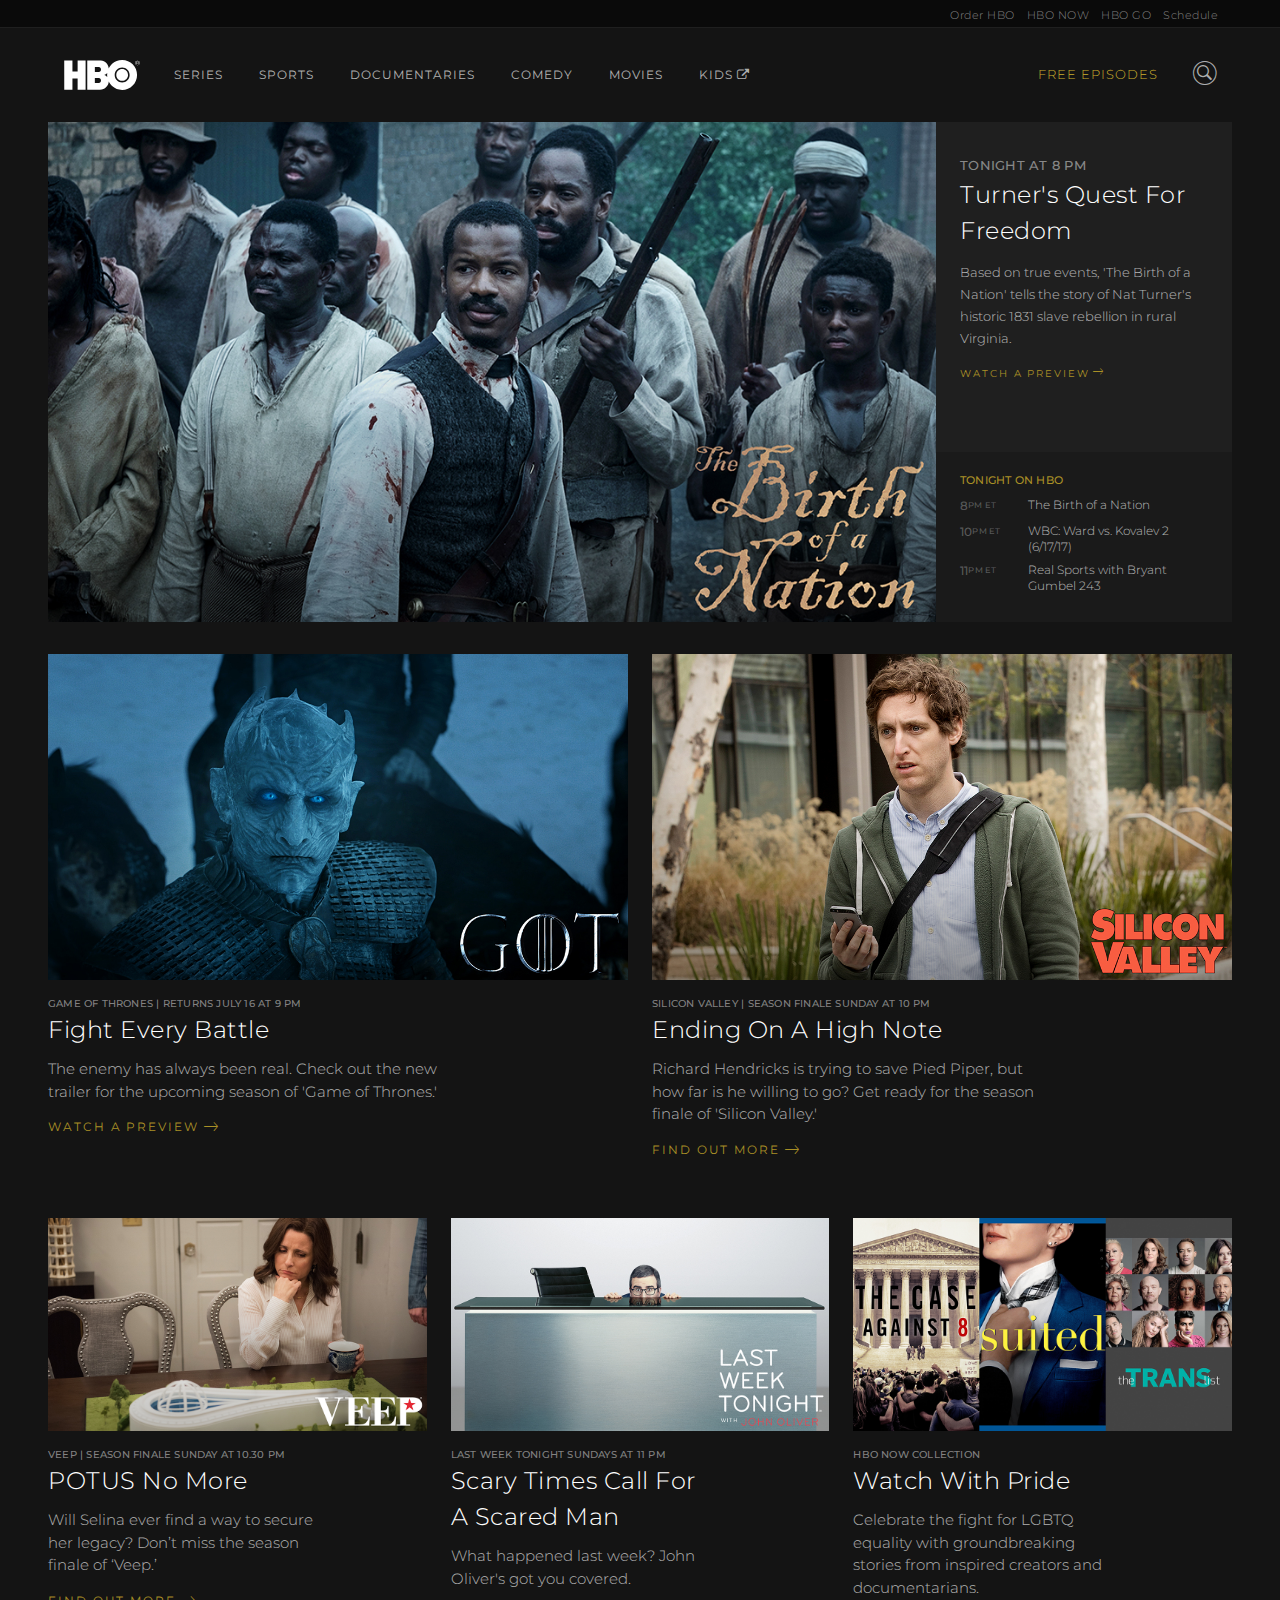
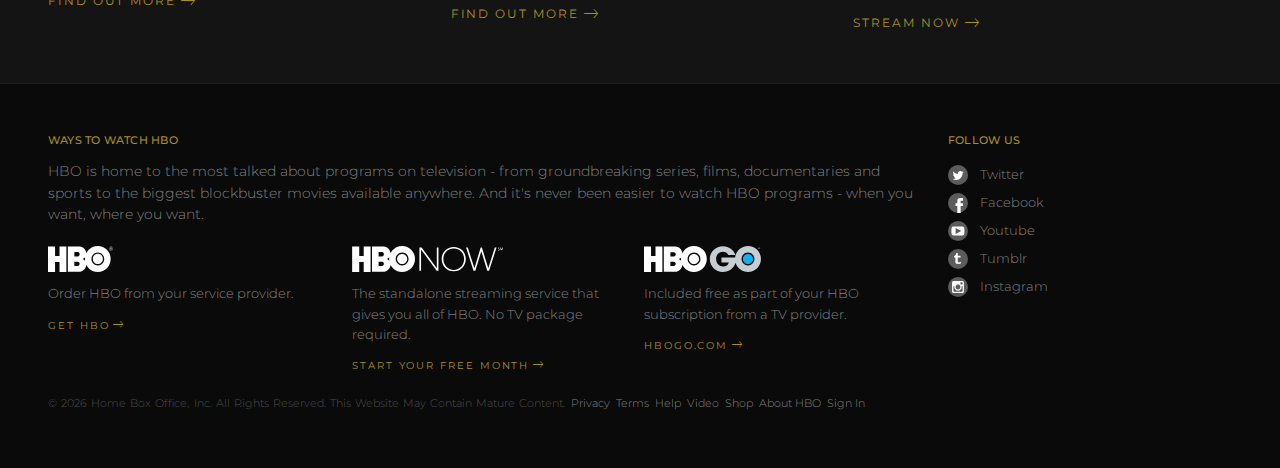
==== commit 7ce4fb60: "project done" ====
--- a/index.html
+++ b/index.html
@@ -5,6 +5,7 @@
     <meta charset="utf-8">
     <meta name="viewport" content="width=device-width, initial-scale=1">
     <link rel="stylesheet" href="assets/sass/components/ionicons/css/ionicons.min.css">
+    <link rel="stylesheet" href="assets/sass/components/font-awesome/css/font-awesome.min.css">
     <link rel="stylesheet" href="assets/hbo.css">
   </head>
   <body>
--- a/assets/hbo.css
+++ b/assets/hbo.css
@@ -255,7 +255,7 @@
   .header__logo {
     float: left;
     width: auto;
-    padding: 24px 16px 24px 28px; }
+    padding: 24px 12px 24px 28px; }
     .header__logo img {
       width: 65px;
       margin: 0; }
@@ -281,7 +281,7 @@
     height: 28px;
     padding: 0 24px;
     text-align: right;
-    background-color: #141414;
+    background-color: #0a0a0a;
     border-bottom: 1px solid #1f1f1f; }
     .navUtility-wrapper ul {
       height: 28px; }
@@ -293,6 +293,42 @@
       font-weight: 300;
       font-size: 11px;
       letter-spacing: 0.5px; } }
+@media only screen and (min-width: 980px) {
+  .header__logo {
+    padding: 24px 24px 24px 44px;
+    border-bottom: none; }
+
+  .header__icon_search {
+    position: absolute;
+    line-height: 74px;
+    right: 24px;
+    padding: 0 12px; } }
+@media only screen and (min-width: 1180px) {
+  .navUtility-wrapper {
+    padding: 0 58px;
+    max-width: 1360px;
+    margin-left: auto;
+    margin-right: auto; }
+
+  .headerMain-wrapper {
+    padding: 0 48px;
+    font-size: 1.3em;
+    max-width: 1360px;
+    margin-left: auto;
+    margin-right: auto; }
+
+  .header__icon_search {
+    top: 0;
+    bottom: 0;
+    right: 48px;
+    margin: 8px 0; }
+
+  .header__logo {
+    padding: 32px 32px 32px 16px;
+    border: none; }
+    .header__logo img {
+      width: 76px;
+      height: 30px; } }
 /* ------------------------------------ menu
 */
 .menu {
@@ -400,7 +436,7 @@
     .menu .menu__link, .menu .menu__link_right {
       position: relative;
       z-index: 1;
-      padding: 0 4px; }
+      padding: 0 6px; }
       .menu .menu__link::after, .menu .menu__link_right::after {
         position: absolute;
         left: 0;
@@ -451,6 +487,30 @@
 
   .search--open {
     display: none; } }
+@media only screen and (min-width: 980px) {
+  .menu .menu__link, .menu .menu__link_right {
+    padding: 0 2px;
+    font-size: 12px;
+    margin-right: 22px; }
+
+  .menu__block_middle {
+    right: 86px;
+    width: auto;
+    font-size: 12px; } }
+@media only screen and (min-width: 1180px) {
+  .menu__block_left li {
+    line-height: 94px; }
+
+  .menu__block_middle {
+    top: 0;
+    bottom: 0;
+    right: 110px;
+    margin: 8px 0;
+    font-size: 13px; }
+
+  .menu .menu__link, .menu .menu__link_right {
+    font-size: 12px;
+    margin-right: 32px; } }
 /* ------------------------------------ search
 */
 .search {
@@ -485,6 +545,17 @@
     padding-top: 24px;
     background-color: transparent;
     border-bottom: none; } }
+@media only screen and (min-width: 980px) {
+  .search {
+    left: 124px;
+    width: calc(100% - 120px - 55px - 24px);
+    border-color: #1f1f1f; } }
+@media only screen and (min-width: 1180px) {
+  .search {
+    left: 155px;
+    width: calc(100% - 120px - 55px - 76px);
+    margin-top: 8px;
+    border-color: #1f1f1f; } }
 /* ------------------------------------ category explorer
 */
 .categoryExplorer {
@@ -531,6 +602,19 @@
       bottom: 0;
       width: 16px;
       font-size: 16px; } }
+@media only screen and (min-width: 980px) {
+  .categoryExplorer {
+    margin: 0 24px; } }
+@media only screen and (min-width: 1180px) {
+  .categoryExplorer {
+    top: 94px;
+    margin: 0 48px; }
+
+  .categoryExplorer--search {
+    width: 33%; }
+    .categoryExplorer--search input[type="text"] {
+      font-size: 16px;
+      margin-left: 4px; } }
 .categoryExplorer--content {
   background-color: #292929;
   clear: both; }
@@ -611,7 +695,11 @@
 
 @media only screen and (min-width: 768px) {
   main {
-    padding: 0 16px; }
+    padding: 0 16px;
+    max-width: 1360px;
+    margin-left: auto;
+    margin-right: auto;
+    background-color: #141414; }
 
   .wrapper {
     padding: 0; }
@@ -624,20 +712,21 @@
       top: 0;
       bottom: 0;
       right: 0;
-      width: 30%;
+      width: 33%;
       height: auto;
       margin: 0;
-      padding: 16px 12px; }
+      padding: 16px 12px;
+      font-size: 11px; }
     .item--hero img {
       display: block;
-      width: 70%; }
+      width: 67%; }
     .item--hero .feature__link {
       text-align: left; }
 
   .item {
     float: left;
-    width: calc((100% - 16px)/2);
-    margin-right: 16px; }
+    width: calc((100% - 12px)/2);
+    margin-right: 12px; }
     .item .feature__link {
       text-align: left; }
 
@@ -648,6 +737,60 @@
 
   footer {
     clear: both; } }
+@media only screen and (min-width: 980px) {
+  main {
+    padding: 0 24px; }
+
+  .item--hero .item__content {
+    padding: 32px 24px;
+    font-size: 12px; }
+    .item--hero .item__content .item__title {
+      font-size: 1.5rem; }
+
+  .item {
+    width: calc((100% - 16px)/2);
+    margin-right: 16px; }
+
+  .primary-content article:nth-of-type(n+3) {
+    width: calc((100% - 32px)/3);
+    margin-right: 16px; }
+  .primary-content article:nth-of-type(5n) {
+    margin-right: 0; } }
+@media only screen and (min-width: 1180px) {
+  main {
+    padding: 0 48px; }
+
+  .item--hero .item__header {
+    font-size: 13px; }
+  .item--hero .item__title {
+    line-height: 1.5; }
+  .item--hero .item__content {
+    width: 25%;
+    padding: 32px 24px;
+    font-size: 13px;
+    line-height: 1.7; }
+  .item--hero img {
+    width: 75%; }
+
+  .item {
+    width: calc((100% - 24px)/2);
+    margin-top: 32px;
+    margin-right: 24px; }
+    .item .item__content {
+      font-size: 15px;
+      width: 70%; }
+      .item .item__content .item__title {
+        font-size: 24px; }
+      .item .item__content .feature__link {
+        font-size: 18px; }
+        .item .item__content .feature__link .feature__link_text {
+          font-size: 12px; }
+
+  .primary-content article:nth-of-type(n+3) {
+    width: calc((100% - 48px)/3);
+    margin-right: 24px; }
+  .primary-content article:nth-of-type(5n) {
+    margin-right: 0; } }
 /* ------------------------------------ schedule
 */
 .schedule {
@@ -679,6 +822,7 @@
 
   .schedule {
     padding: 16px 12px 16px 112px;
+    margin-bottom: 2px;
     clear: both; }
     .schedule:before, .schedule:after {
       content: '';
@@ -709,16 +853,75 @@
   .schedule__time {
     font-weight: 500;
     color: rgba(255, 255, 255, 0.38); } }
+@media only screen and (min-width: 980px) {
+  .schedule {
+    margin: 4px 0; }
+
+  .schedule__item {
+    font-size: 12px; } }
+@media only screen and (min-width: 1180px) {
+  .wrapper {
+    position: relative; }
+
+  .schedule {
+    padding: 0; }
+
+  .schedule--wrapper {
+    position: absolute;
+    right: 0;
+    bottom: 0;
+    width: 25%;
+    padding: 20px 24px;
+    background-color: #1a1a1a; }
+
+  .schedule__header {
+    position: static;
+    padding: 0;
+    margin: 0;
+    width: auto; }
+
+  .schedule__item {
+    float: none;
+    clear: both;
+    text-align: left;
+    padding: 0;
+    margin: 0; }
+    .schedule__item:before, .schedule__item:after {
+      content: '';
+      clear: both;
+      display: block; }
+
+  .schedule__title {
+    float: none;
+    text-align: left;
+    padding: 4px 0 4px 68px;
+    margin-right: 0;
+    line-height: 1.3; }
+
+  .schedule__time {
+    float: left;
+    min-width: 68px;
+    margin-right: 0;
+    padding: 4px 4px 4px 0;
+    color: rgba(255, 255, 255, 0.28); } }
 /* ---------------------------------------------------------------------- footer
 */
 .footer__wrapper {
   margin: 0 8px; }
 
 @media only screen and (min-width: 768px) {
+  footer {
+    border-top: 1px solid #1f1f1f; }
+
   .footer__wrapper {
     margin: 0;
-    padding: 20px 16px;
-    border-top: 1px solid #1f1f1f; } }
+    padding: 20px 16px; } }
+@media only screen and (min-width: 1180px) {
+  .footer__wrapper {
+    padding: 48px;
+    max-width: 1360px;
+    margin-left: auto;
+    margin-right: auto; } }
 /* ------------------------------------ channels
 */
 .footer__channel {
@@ -780,6 +983,9 @@
   text-transform: capitalize; }
 
 @media only screen and (min-width: 768px) {
+  footer {
+    background-color: #0a0a0a; }
+
   .footer--top {
     background-color: #0a0a0a; }
 
@@ -828,6 +1034,13 @@
       content: '';
       display: block;
       clear: both; } }
+@media only screen and (min-width: 980px) {
+  .chan__intro {
+    font-size: 0.9rem; }
+
+  .chan__text {
+    font-size: 0.8rem;
+    line-height: 1.6; } }
 /* ------------------------------------ copyright
 */
 .footer__end {
